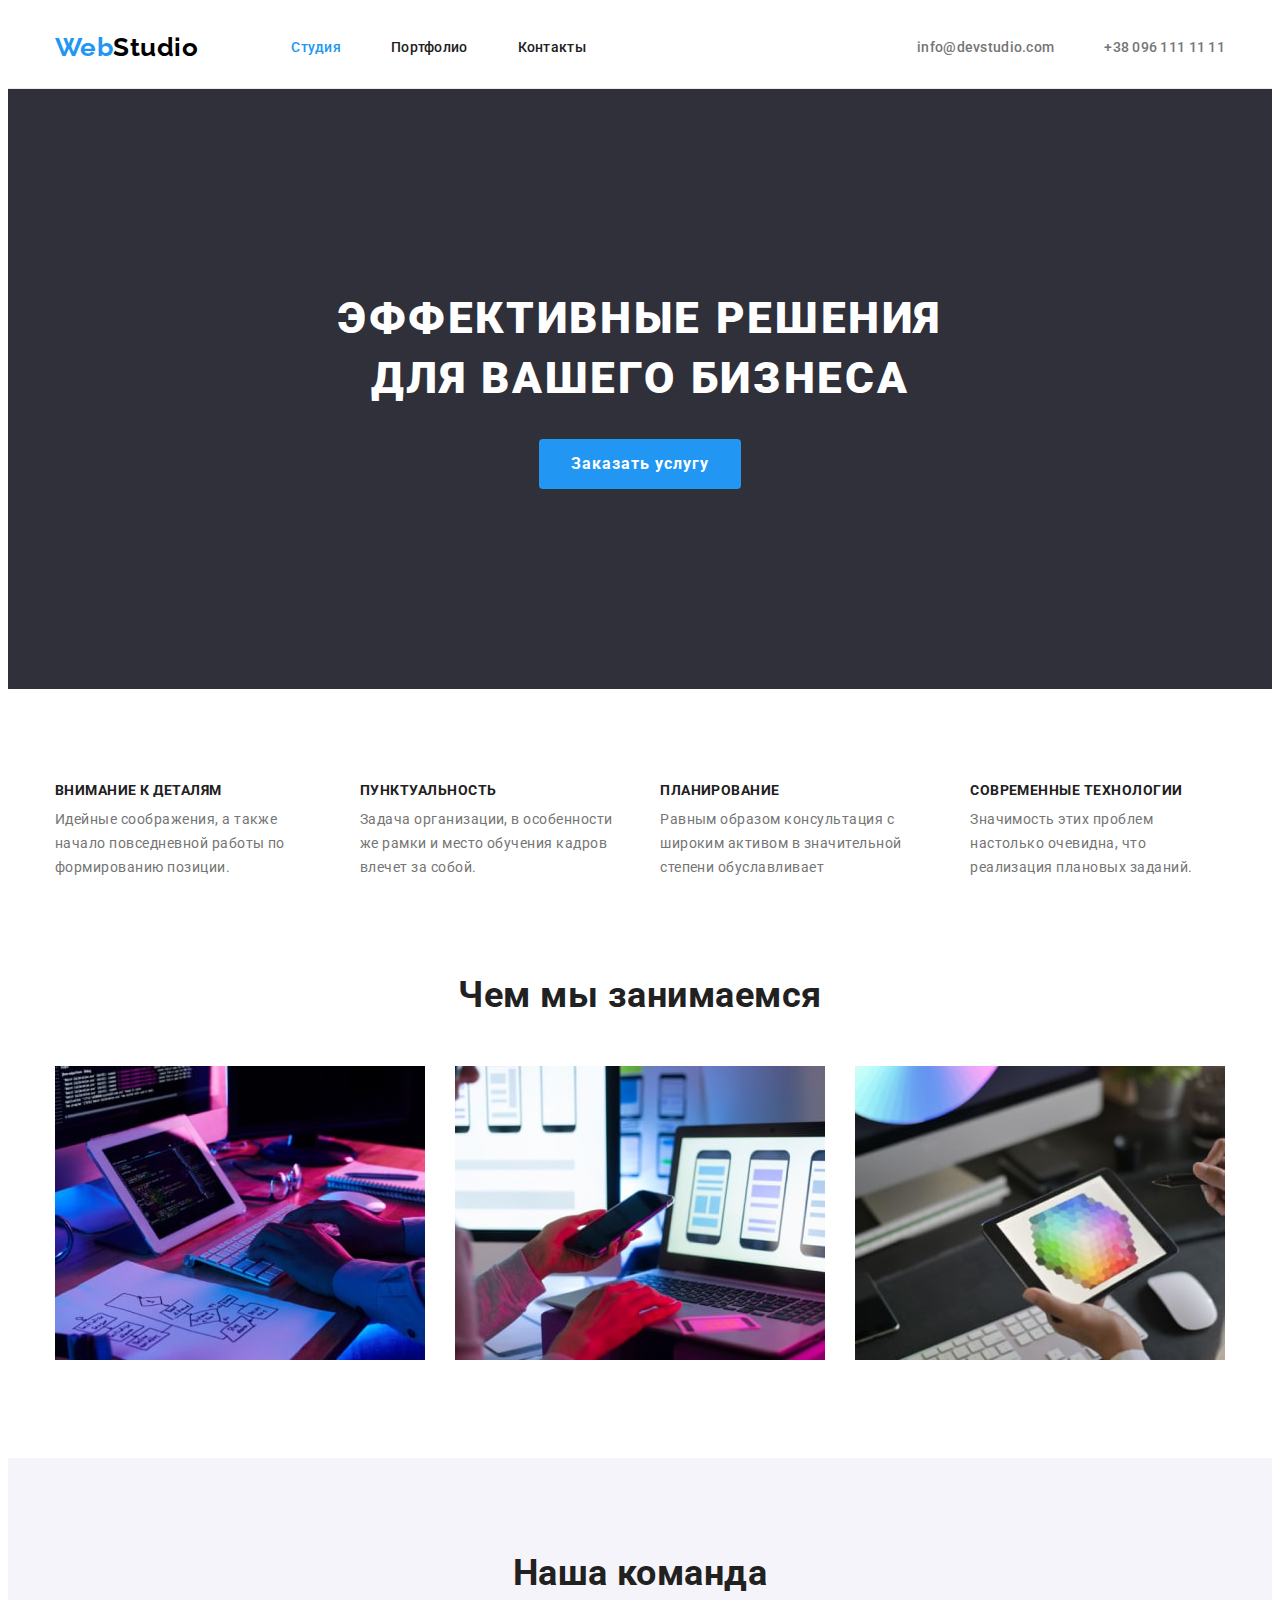
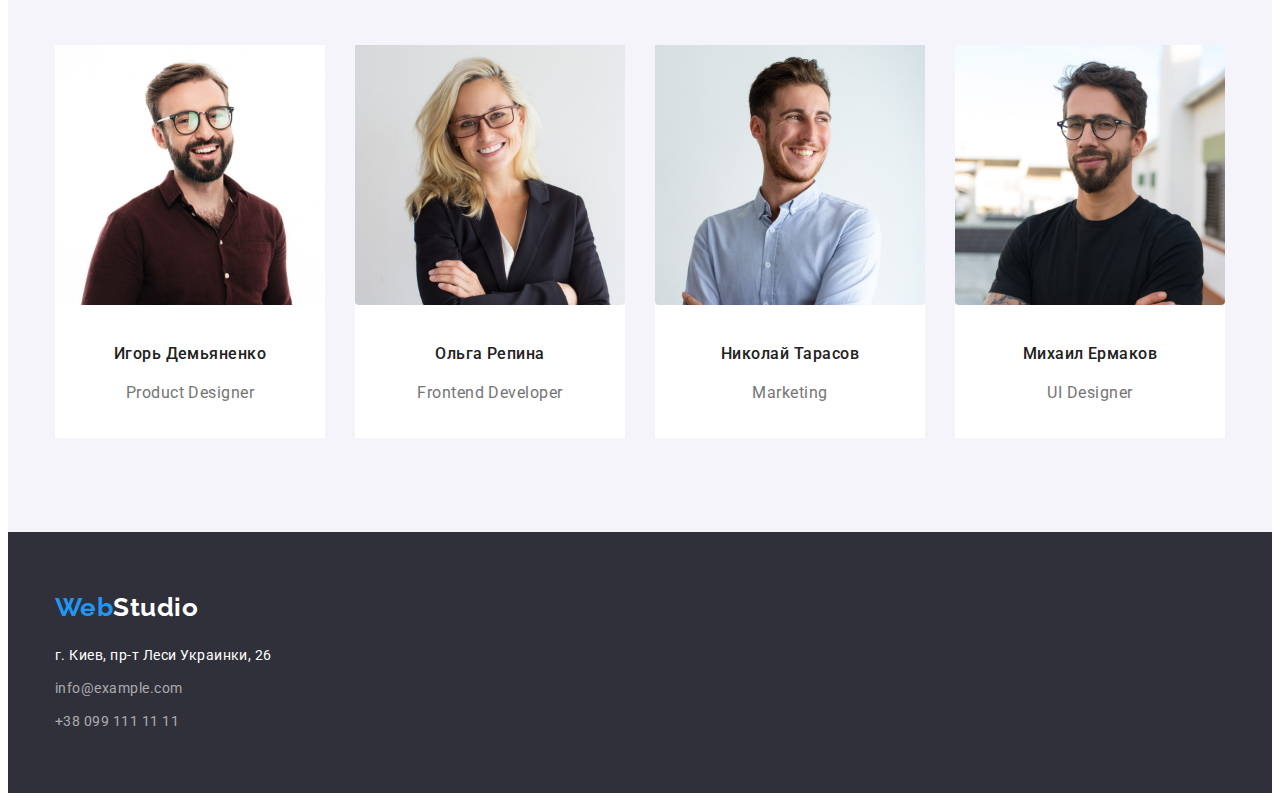
==== index.html @ 2f04e292 "Initial files" ====
<!DOCTYPE html>
<html lang="ru">

<head>     
    <meta charset="UTF-8">
    <meta http-equiv="X-UA-Compatible" content="IE=edge">
    <meta name="viewport" content="width=device-width, initial-scale=1.0">
    <title>Document</title>    
    <link rel="preconnect" href="https://fonts.googleapis.com">
    <link rel="preconnect" href="https://fonts.gstatic.com" crossorigin>
    <link href="https://fonts.googleapis.com/css2?family=Raleway:wght@700&family=Roboto:wght@400;500;700;900&display=swap" rel="stylesheet">
    <link rel="stylesheet" href="https://cdnjs.cloudflare.com/ajax/libs/modern-normalize/1.1.0/modern-normalize.min.css"
        integrity="sha512-wpPYUAdjBVSE4KJnH1VR1HeZfpl1ub8YT/NKx4PuQ5NmX2tKuGu6U/JRp5y+Y8XG2tV+wKQpNHVUX03MfMFn9Q=="
        crossorigin="anonymous" referrerpolicy="no-referrer" />
    <link rel="stylesheet" href="./css/styles.css" />
</head>

<body>
    <header class="header-wrap">
        <div class="container border">
            <nav class="nav-bar">
                <a class="logo link" href="/">
                    Web<span class="logo-decor">Studio</span>
                </a>
                <ul class="nav-list list">
                    <li class="item"><a class="nav-item link current" href="./index.html">Студия</a></li>
                    <li class="item"><a class="nav-item link" href="./portfolio.html">Портфолио</a></li>
                    <li class="item"><a class="nav-item link" href="/Контакты">Контакты</a></li>
                </ul>
            </nav>
            <div class="contact-info">
                <a class="cinfo link" href="mailto:info@devstudio.com" target="_blank">info@devstudio.com</a>
                <a class="cinfo link" href="tel:+380961111111">+38 096 111 11 11</a>
            </div>
        </div>
    </header>
    <main>
        <section class="order-service">
            <div class="container">
                <h1 class="order-title">Эффективные решения для вашего бизнеса</h1>
                <a href="" class="order-btn link">
                    <span>Заказать услугу</span>
                </a>
            </div>
        </section>
        <section class="section">
            <div class="container">
                <h2 hidden>Приоритеты</h2>
                <ul class="priority-list list">
                    <li class="priority-item">
                        <h3 class="priority-item-header">Внимание к деталям</h3>
                        <p class="priority-text">Идейные соображения, а также начало повседневной работы по формированию позиции.</p>
                    </li>
                    <li class="priority-item">
                        <h3 class="priority-item-header">Пунктуальность</h3>
                        <p class="priority-text">Задача организации, в особенности же рамки и место обучения кадров влечет за собой.</p>
                    </li>
                    <li class="priority-item">
                        <h3 class="priority-item-header">Планирование</h3>
                        <p class="priority-text">Равным образом консультация с широким активом в значительной степени обуславливает</p>
                    </li>
                    <li class="priority-item">
                        <h3 class="priority-item-header">Современные технологии</h3>
                        <p class="priority-text">Значимость этих проблем настолько очевидна, что реализация плановых заданий.</p>
                    </li>
                </ul>
            </div>
        </section>
        <section class="section top-indent">
            <div class="container">
                <h2 class="section-title">Чем мы занимаемся</h2>
                <ul class="duties-list list">
                    <li class="duties-item">
                        <img src="./images/duties-1-min.jpg" alt="Our duties" width="370" height="294">
                    </li>
                    <li class="duties-item">
                        <img src="./images/duties-2-min.jpg" alt="Our duties" width="370" height="294">
                    </li>
                    <li class="duties-item">
                        <img src="./images/duties-3-min.jpg" alt="Our duties" width="370" height="294">
                    </li>
                </ul>
            </div>
        </section>
        <section class="team section">
            <div class="container">
                <h2 class="section-title">Наша команда</h2>
                <ul class="team-list list">
                    <li class="team-item">
                        <img src="./images/team-member-1-min.jpg" alt="Игорь Демьяненко" width="270">
                        <div class="team-item-description">
                            <h3>Игорь Демьяненко</h3>
                            <p lang="en">Product Designer</p>
                        </div>                        
                    </li>
                    <li class="team-item">
                        <img src="./images/team-member-2-min.jpg" alt="Ольга Репина" width="270">
                        <div class="team-item-description">
                            <h3>Ольга Репина</h3>
                            <p lang="en">Frontend Developer</p>
                        </div>
                    </li>
                    <li class="team-item">
                        <img src="./images/team-member-3-min.jpg" alt="Николай Тарасов" width="270">
                        <div class="team-item-description">
                            <h3>Николай Тарасов</h3>
                            <p lang="en">Marketing</p>
                        </div>
                    </li>
                    <li class="team-item">
                        <img src="./images/team-member-4-min.jpg" alt="Михаил Ермаков" width="270">
                        <div class="team-item-description">
                            <h3>Михаил Ермаков</h3>
                            <p lang="en">UI Designer</p>
                        </div>
                    </li>
                </ul>
            </div>
        </section>
    </main>
    <footer class="footer">
        <address class="footer-address footer-text container">            
            <a href="/" class="logo link">
                Web<span class="footer-logo">Studio</span>
            </a>
            <ul class="list">
                <li class="address-wrap"><span>г. Киев, пр-т Леси Украинки, 26</span></li>
                <li class="address-wrap"><a class="footer-contact link" href="mailto:info@example.com" target="_blank">info@example.com</a></li>
                <li class="address-wrap"><a class="footer-contact link" href="tel:+380991111111">+38 099 111 11 11</a></li>                    
            </ul>
        </address>
    </footer>
</body>

</html>
---- css/styles.css ----
:root {
  --accent-color: #2196f3;
  --page-main-text-color: #212121;
  --secondary-text-color: #757575;
  --section-bg-color: #2f303a;
  --button-bg-color: #f5f4fa;
  --button-text-color: #212121;
  --active-button-text-color: #ffffff;
  --section-title-text-color: #212121;
}

html {
  box-sizing: border-box;
}

*,
*::before,
*::after {
  box-sizing: inherit;
}

body {
  font-family: 'Roboto', sans-serif;

  color: var(--page-main-text-color);
  letter-spacing: 0.03em;
}

h1,
h2,
h3,
h4,
h5,
h6,
p {
  margin-top: 0;
}

a {
  cursor: default;
}

.link {
  text-decoration: none;
}

.list {
  padding: 0;
  margin: 0;
  list-style-type: none;
}

.section-title {
  font-weight: 700;
  font-size: 36px;
  line-height: 1.17;
  color: var(--section-title-text-color);
}

.button {
  padding: 6px 22px;
  border: transparent;
  border-radius: 4px;

  font-family: 'Roboto', sans-serif;
  font-weight: 500;
  font-size: 16px;
  line-height: 1.62;
  letter-spacing: 0.03em;
  text-align: center;
  color: var(--button-text-color);
  background-color: var(--button-bg-color);
  cursor: pointer;
}

.button:hover,
.button:focus {
  background-color: var(--accent-color);
  color: var(--active-button-text-color);
}

.container {
  margin-left: auto;
  margin-right: auto;
  width: 1200px;
  padding-left: 15px;
  padding-right: 15px;
}

.section {
  padding: 94px 0;
}

/*---------------------- Navigation bar ----------------------*/

.header-wrap {
  box-sizing: inherit;
  border-bottom: 1px solid #ececec;
}

.nav-bar {
  display: flex;
}

.header-wrap .border {
  display: flex;
  justify-content: space-between;
}

.nav-bar a,
.contact-info a {
  cursor: pointer;
}

.nav-bar .logo {
  padding-top: 24px;
  padding-bottom: 25px;
  margin-right: 93px;
}

.logo {
  font-family: Raleway;
  font-weight: 700;
  font-size: 26px;
  line-height: 1.19;
  color: var(--accent-color);
}

.logo-decor {
  color: #000000;
}

.nav-list {
  display: flex;
  margin: 0 auto;
}

.nav-list .item:not(:last-child) {
  margin-right: 50px;
}

.nav-item {
  font-weight: 500;
  font-size: 14px;
  line-height: 1.14;
  letter-spacing: 0.02em;
  color: var(--page-main-text-color);
}

.nav-list .nav-item {
  display: block;
  padding-top: 32px;
  padding-bottom: 32px;
}

.current {
  color: var(--accent-color);
}

.nav-item:hover,
.nav-item:focus {
  color: var(--accent-color);
}

.contact-info .cinfo + .cinfo {
  margin-left: 50px;
}

.contact-info {
  display: flex;
}

.contact-info .cinfo {
  padding: 32px 0;

  font-weight: 500;
  font-size: 14px;
  line-height: 1.14;
  letter-spacing: 0.02em;
  color: var(--secondary-text-color);
}

.contact-info .cinfo:hover {
  color: var(--accent-color);
}

/*---------------------- Order service ----------------------*/

.order-service {
  padding: 200px 0;

  text-align: center;
  background-color: var(--section-bg-color);
}

/* .small-size {
  padding: 100px 250px;
} */

.order-title {
  width: 696px;
  margin: 0 auto;
  /* padding-bottom: 30px; */

  font-weight: 900;
  font-size: 44px;
  line-height: 1.36;
  letter-spacing: 0.06em;
  text-transform: uppercase;
  color: #ffffff;
}

.order-btn {
  display: inline-block;
  margin-top: 30px;
  padding: 10px 32px;
  border-radius: 4px;

  font-weight: 700;
  font-size: 16px;
  line-height: 1.87;
  letter-spacing: 0.06em;
  color: #ffffff;
  background-color: var(--accent-color);
}

/*---------------------- Priorities ----------------------*/

.priority-list {
  display: flex;
}

.priority-item-header {
  margin-bottom: 10px;
}

.priority-item:not(:last-child) {
  padding-right: 30px;
}

.priority-item > h3 {
  font-weight: 700;
  font-size: 14px;
  line-height: 1.14;
  text-transform: uppercase;
}

.priority-text {
  margin: 0;

  font-size: 14px;
  line-height: 1.71;
  color: var(--secondary-text-color);
}

/*---------------------- Duties ----------------------*/

.top-indent {
  padding-top: 0;
}

.section-title {
  margin-bottom: 50px;

  text-align: center;
}

.duties-list {
  display: flex;
  justify-content: center;
}

.duties-item:not(:last-child) {
  margin-right: 30px;
}
/*---------------------- Our team ----------------------*/

.team {
  background-color: #f5f4fa;
  text-align: center;
}

.team .section-title {
  margin-bottom: 50px;
}

.team-list {
  display: flex;
  justify-content: center;
}

.team-item {
  background-color: #ffffff;
}

.team-item:not(:last-child) {
  margin-right: 30px;
}

.team-item img {
  border-radius: 0 0 4px 4px;
}

.team-item-description > h3 {
  margin-bottom: 10px;

  font-weight: 500;
  font-size: 16px;
  line-height: 1.9;
  letter-spacing: 0.03em;
}

.team-item-description > p {
  margin-bottom: 0;

  font-size: 16px;
  line-height: 1.8;
  letter-spacing: 0.03em;
  color: var(--secondary-text-color);
}

.team-item-description {
  padding: 30px 0;
}

/*---------------------- Footer ----------------------*/

.footer {
  padding: 60px 0;
  background-color: var(--section-bg-color);
}

.footer-logo {
  color: #ffffff;
}

.footer-text {
  font-weight: 400;
  font-size: 14px;
  line-height: 1.71;
}

.footer-address {
  font-style: normal;
  color: #ffffff;
}

.footer-contact {
  color: rgba(255, 255, 255, 0.6);
}

.address-wrap:first-child {
  margin-top: 20px;
}

.address-wrap:not(:last-child) {
  margin-bottom: 9px;
}

/*---------------------- Portfolio ----------------------*/

/*---------------------- Portfolio filter buttons ----------------------*/

.button-list {
  display: flex;
  justify-content: center;
}

.button-list li:not(:last-child) {
  padding-right: 8px;
}

/*---------------------- Portfolio items ----------------------*/
.portfolio-list {
  width: 1170px;
  display: flex;
  flex-wrap: wrap;
  margin-top: 50px;
}

.portfolio-item {
  width: calc((100% - 60px) / 3);
  margin-right: 30px;
  margin-bottom: 30px;
}

.portfolio-item:nth-child(3n) {
  margin-right: 0;
}

.portfolio-item:nth-last-child(-n + 3) {
  margin-bottom: 0;
}

.portfolio-item img {
  margin-bottom: -4px;
}

.item-description {
  border-bottom: none;
}

.item-text {
  padding: 20px 24px;
  border-right: 1px solid #eeeeee;
  border-bottom: 1px solid #eeeeee;
  border-left: 1px solid #eeeeee;
}

.item-text h2 {
  margin-bottom: 4px;

  font-weight: 700;
  font-size: 18px;
  line-height: 2;
  letter-spacing: 0.06em;
}

.item-text p {
  margin-bottom: 0;

  line-height: 1.88;
  font-size: 16px;
  color: var(--secondary-text-color);
}
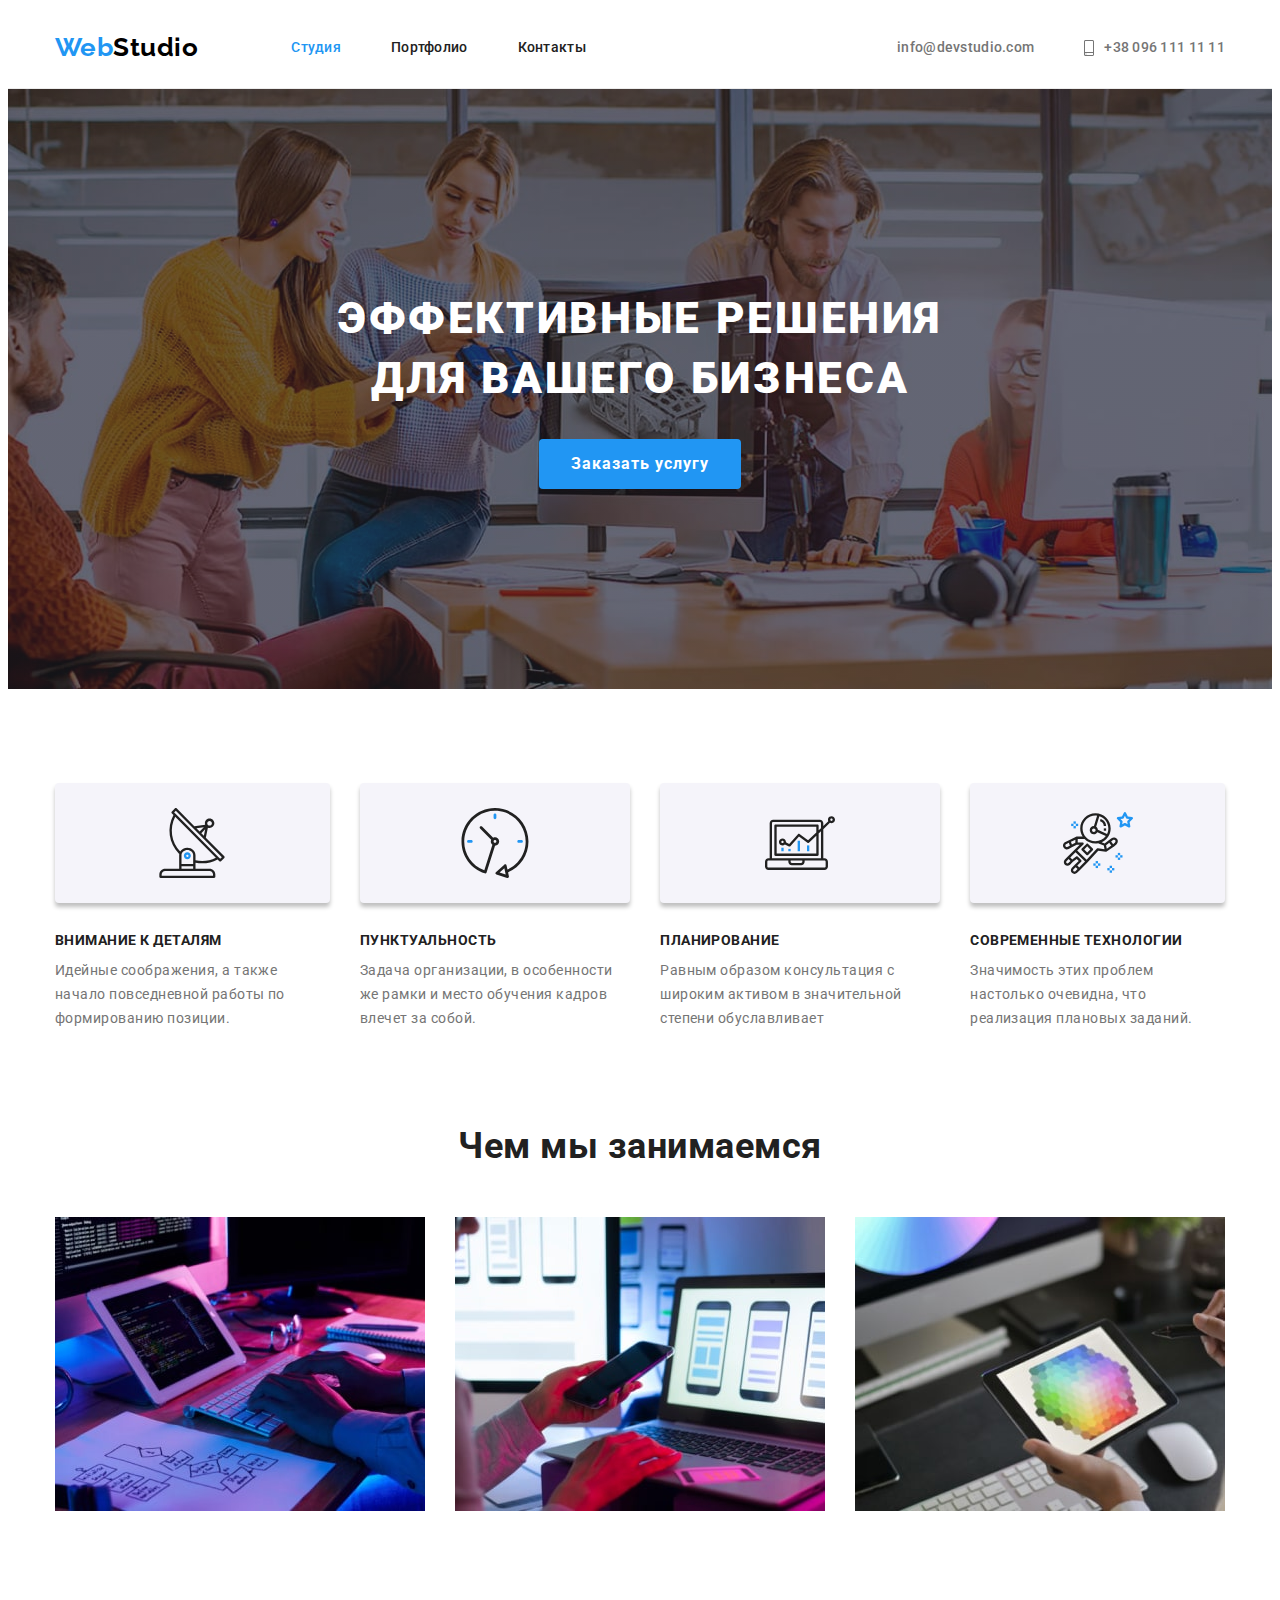
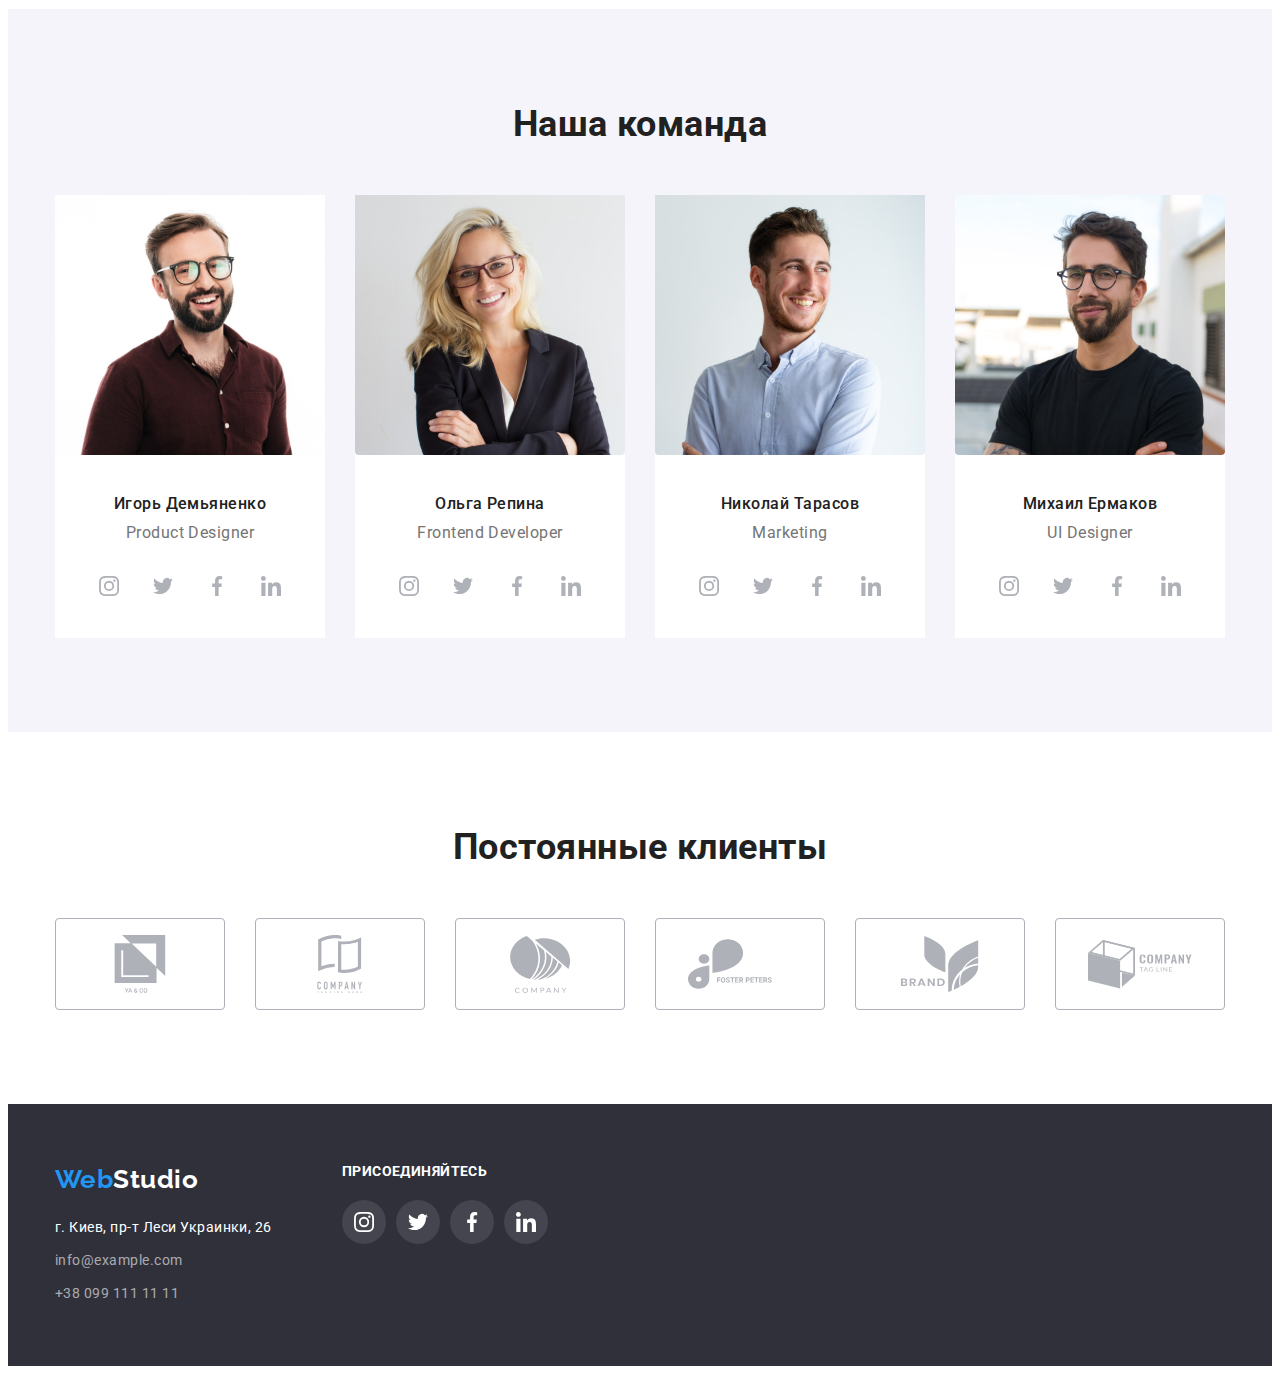
==== commit 574b7cf7: "Added changes according home task into html files and styles.css." ====
--- a/index.html
+++ b/index.html
@@ -1,14 +1,16 @@
 <!DOCTYPE html>
 <html lang="ru">
 
-<head>     
+<head>
     <meta charset="UTF-8">
     <meta http-equiv="X-UA-Compatible" content="IE=edge">
     <meta name="viewport" content="width=device-width, initial-scale=1.0">
-    <title>Document</title>    
+    <title>Document</title>
     <link rel="preconnect" href="https://fonts.googleapis.com">
     <link rel="preconnect" href="https://fonts.gstatic.com" crossorigin>
-    <link href="https://fonts.googleapis.com/css2?family=Raleway:wght@700&family=Roboto:wght@400;500;700;900&display=swap" rel="stylesheet">
+    <link
+        href="https://fonts.googleapis.com/css2?family=Raleway:wght@700&family=Roboto:wght@400;500;700;900&display=swap"
+        rel="stylesheet">
     <link rel="stylesheet" href="https://cdnjs.cloudflare.com/ajax/libs/modern-normalize/1.1.0/modern-normalize.min.css"
         integrity="sha512-wpPYUAdjBVSE4KJnH1VR1HeZfpl1ub8YT/NKx4PuQ5NmX2tKuGu6U/JRp5y+Y8XG2tV+wKQpNHVUX03MfMFn9Q=="
         crossorigin="anonymous" referrerpolicy="no-referrer" />
@@ -19,7 +21,7 @@
     <header class="header-wrap">
         <div class="container border">
             <nav class="nav-bar">
-                <a class="logo link" href="/">
+                <a class="logo link" href="./">
                     Web<span class="logo-decor">Studio</span>
                 </a>
                 <ul class="nav-list list">
@@ -29,13 +31,23 @@
                 </ul>
             </nav>
             <div class="contact-info">
-                <a class="cinfo link" href="mailto:info@devstudio.com" target="_blank">info@devstudio.com</a>
-                <a class="cinfo link" href="tel:+380961111111">+38 096 111 11 11</a>
+                <a class="cinfo link" href="mailto:info@devstudio.com" target="_blank" rel="no-referrer noopener">
+                    <svg class="info-item" width="16" height="12">
+                        <use href="./images/svg/sprite.svg#icon-envelope"></use>
+                    </svg>
+                    info@devstudio.com
+                </a>
+                <a class="cinfo link" href="tel:+380961111111" target="_blank" rel="no-referrer noopener">
+                    <svg class="info-item" width="10" height="16">
+                        <use href="./images/icons/sprite.svg#icon-smartphone"></use>
+                    </svg>
+                    +38 096 111 11 11
+                </a>
             </div>
         </div>
     </header>
     <main>
-        <section class="order-service">
+        <section class="order-service overlay">
             <div class="container">
                 <h1 class="order-title">Эффективные решения для вашего бизнеса</h1>
                 <a href="" class="order-btn link">
@@ -47,21 +59,25 @@
             <div class="container">
                 <h2 hidden>Приоритеты</h2>
                 <ul class="priority-list list">
-                    <li class="priority-item">
+                    <li class="priority-item icon-antenna">
                         <h3 class="priority-item-header">Внимание к деталям</h3>
-                        <p class="priority-text">Идейные соображения, а также начало повседневной работы по формированию позиции.</p>
-                    </li>
-                    <li class="priority-item">
+                        <p class="priority-text">Идейные соображения, а также начало повседневной работы по формированию
+                            позиции.</p>
+                    </li>
+                    <li class="priority-item icon-clock">
                         <h3 class="priority-item-header">Пунктуальность</h3>
-                        <p class="priority-text">Задача организации, в особенности же рамки и место обучения кадров влечет за собой.</p>
-                    </li>
-                    <li class="priority-item">
+                        <p class="priority-text">Задача организации, в особенности же рамки и место обучения кадров
+                            влечет за собой.</p>
+                    </li>
+                    <li class="priority-item icon-diagram">
                         <h3 class="priority-item-header">Планирование</h3>
-                        <p class="priority-text">Равным образом консультация с широким активом в значительной степени обуславливает</p>
-                    </li>
-                    <li class="priority-item">
+                        <p class="priority-text">Равным образом консультация с широким активом в значительной степени
+                            обуславливает</p>
+                    </li>
+                    <li class="priority-item icon-astronaut">
                         <h3 class="priority-item-header">Современные технологии</h3>
-                        <p class="priority-text">Значимость этих проблем настолько очевидна, что реализация плановых заданий.</p>
+                        <p class="priority-text">Значимость этих проблем настолько очевидна, что реализация плановых
+                            заданий.</p>
                     </li>
                 </ul>
             </div>
@@ -90,45 +106,252 @@
                         <img src="./images/team-member-1-min.jpg" alt="Игорь Демьяненко" width="270">
                         <div class="team-item-description">
                             <h3>Игорь Демьяненко</h3>
-                            <p lang="en">Product Designer</p>
-                        </div>                        
+                            <p lang="en" class="team-text-description">Product Designer</p>
+                            <ul class="team-socials list list-socials">
+                                <li class="socials-item">
+                                    <a class="link-socials link" href="#" target="_blank" rel="noreferrer noopener">
+                                        <svg class="social-icon" width="20" height="20">
+                                            <use href="./images/icons/sprite.svg#icon-instagram"></use>
+                                        </svg>
+                                    </a>
+                                </li>
+                                <li class="socials-item">
+                                    <a class="link-socials link" href="#" target="_blank" rel="noreferrer noopener">
+                                        <svg class="social-icon" width="20" height="20">
+                                            <use href="./images/icons/sprite.svg#icon-twitter"></use>
+                                        </svg>
+                                    </a>
+                                </li>
+                                <li class="socials-item">
+                                    <a class="link-socials link" href="#" target="_blank" rel="noreferrer noopener">
+                                        <svg class="social-icon" width="20" height="20">
+                                            <use href="./images/icons/sprite.svg#icon-facebook"></use>
+                                        </svg>
+                                    </a>
+                                </li>
+                                <li class="socials-item">
+                                    <a class="link-socials link" href="#" target="_blank" rel="noreferrer noopener">
+                                        <svg class="social-icon" width="20" height="20">
+                                            <use href="./images/icons/sprite.svg#icon-linkedin"></use>
+                                        </svg>
+                                    </a>
+                                </li>
+                            </ul>
+                        </div>
                     </li>
                     <li class="team-item">
                         <img src="./images/team-member-2-min.jpg" alt="Ольга Репина" width="270">
                         <div class="team-item-description">
                             <h3>Ольга Репина</h3>
-                            <p lang="en">Frontend Developer</p>
+                            <p lang="en" class="team-text-description">Frontend Developer</p>
+                            <ul class="team-socials list list-socials">
+                                <li class="socials-item">
+                                    <a href="" class="link-socials link">
+                                        <svg class="social-icon" width="20" height="20">
+                                            <use href="./images/icons/sprite.svg#icon-instagram"></use>
+                                        </svg>
+                                    </a>
+                                </li>
+                                <li class="socials-item">
+                                    <a href="" class="link-socials link">
+                                        <svg class="social-icon" width="20" height="20">
+                                            <use href="./images/icons/sprite.svg#icon-twitter"></use>
+                                        </svg>
+                                    </a>
+                                </li>
+                                <li class="socials-item">
+                                    <a href="" class="link-socials link">
+                                        <svg class="social-icon" width="20" height="20">
+                                            <use href="./images/icons/sprite.svg#icon-facebook"></use>
+                                        </svg>
+                                    </a>
+                                </li>
+                                <li class="socials-item">
+                                    <a href="" class="link-socials link">
+                                        <svg class="social-icon" width="20" height="20">
+                                            <use href="./images/icons/sprite.svg#icon-linkedin"></use>
+                                        </svg>
+                                    </a>
+                                </li>
+                            </ul>
                         </div>
                     </li>
                     <li class="team-item">
                         <img src="./images/team-member-3-min.jpg" alt="Николай Тарасов" width="270">
                         <div class="team-item-description">
                             <h3>Николай Тарасов</h3>
-                            <p lang="en">Marketing</p>
+                            <p lang="en" class="team-text-description">Marketing</p>
+                            <ul class="team-socials list list-socials">
+                                <li class="socials-item">
+                                    <a href="" class="link-socials link">
+                                        <svg class="social-icon" width="20" height="20">
+                                            <use href="./images/icons/sprite.svg#icon-instagram"></use>
+                                        </svg>
+                                    </a>
+                                </li>
+                                <li class="socials-item">
+                                    <a href="" class="link-socials link">
+                                        <svg class="social-icon" width="20" height="20">
+                                            <use href="./images/icons/sprite.svg#icon-twitter"></use>
+                                        </svg>
+                                    </a>
+                                </li>
+                                <li class="socials-item">
+                                    <a href="" class="link-socials link">
+                                        <svg class="social-icon" width="20" height="20">
+                                            <use href="./images/icons/sprite.svg#icon-facebook"></use>
+                                        </svg>
+                                    </a>
+                                </li>
+                                <li class="socials-item">
+                                    <a href="" class="link-socials link">
+                                        <svg class="social-icon" width="20" height="20">
+                                            <use href="./images/icons/sprite.svg#icon-linkedin"></use>
+                                        </svg>
+                                    </a>
+                                </li>
+                            </ul>
                         </div>
                     </li>
                     <li class="team-item">
                         <img src="./images/team-member-4-min.jpg" alt="Михаил Ермаков" width="270">
                         <div class="team-item-description">
                             <h3>Михаил Ермаков</h3>
-                            <p lang="en">UI Designer</p>
+                            <p lang="en"class="team-text-description">UI Designer</p>
+                            <ul class="team-socials list list-socials">
+                                <li class="socials-item">
+                                    <a class="link-socials link" href="#" target="_blank" rel="noreferrer noopener">
+                                        <svg class="social-icon" width="20" height="20">
+                                            <use href="./images/icons/sprite.svg#icon-instagram"></use>
+                                        </svg>
+                                    </a>
+                                </li>
+                                <li class="socials-item">
+                                    <a class="link-socials link" href="#" target="_blank" rel="noreferrer noopener">
+                                        <svg class="social-icon" width="20" height="20">
+                                            <use href="./images/icons/sprite.svg#icon-twitter"></use>
+                                        </svg>
+                                    </a>
+                                </li>
+                                <li class="socials-item">
+                                    <a class="link-socials link" href="#" target="_blank" rel="noreferrer noopener">
+                                        <svg class="social-icon" width="20" height="20">
+                                            <use href="./images/icons/sprite.svg#icon-facebook"></use>
+                                        </svg>
+                                    </a>
+                                </li>
+                                <li class="socials-item">
+                                    <a class="link-socials link" href="#" target="_blank" rel="noreferrer noopener">
+                                        <svg class="social-icon" width="20" height="20">
+                                            <use href="./images/icons/sprite.svg#icon-linkedin"></use>
+                                        </svg>
+                                    </a>
+                                </li>
+                            </ul>
                         </div>
+                    </li>
+                </ul>
+            </div>
+        </section>
+        <section class="section">
+            <div class="container">
+                <h2 class="section-title">Постоянные клиенты</h2>
+                <ul class="flex-list list">
+                    <li class="clients-item">
+                        <a class="client-link link" href="#" target="_blank" rel="norefferer noopener">
+                            <svg class="client-icon">
+                                <use href="./images/icons/sprite.svg#icon-company-1"></use>
+                            </svg>
+                        </a>
+                    </li>
+                    <li class="clients-item">
+                        <a class="client-link link" href="#" target="_blank" rel="norefferer noopener">
+                            <svg class="client-icon">
+                                <use href="./images/icons/sprite.svg#icon-company-2"></use>
+                            </svg>
+                        </a>
+                    </li>
+                    <li class="clients-item">
+                        <a class="client-link link" href="#" target="_blank" rel="norefferer noopener">
+                            <svg class="client-icon">
+                                <use href="./images/icons/sprite.svg#icon-company-3"></use>
+                            </svg>
+                        </a>
+                    </li>
+                    <li class="clients-item">
+                        <a class="client-link link" href="#" target="_blank" rel="norefferer noopener">
+                            <svg class="client-icon">
+                                <use href="./images/icons/sprite.svg#icon-company-4"></use>
+                            </svg>
+                        </a>
+                    </li>
+                    <li class="clients-item">
+                        <a class="client-link link" href="#" target="_blank" rel="norefferer noopener">
+                            <svg class="client-icon">
+                                <use href="./images/icons/sprite.svg#icon-company-5"></use>
+                            </svg>
+                        </a>
+                    </li>
+                    <li class="clients-item">
+                        <a class="client-link link" href="#" target="_blank" rel="norefferer noopener">
+                            <svg class="client-icon" width="94" height="44">
+                                <use href="./images/icons/sprite.svg#icon-company-6"></use>
+                            </svg>
+                        </a>
                     </li>
                 </ul>
             </div>
         </section>
     </main>
     <footer class="footer">
-        <address class="footer-address footer-text container">            
-            <a href="/" class="logo link">
-                Web<span class="footer-logo">Studio</span>
-            </a>
-            <ul class="list">
-                <li class="address-wrap"><span>г. Киев, пр-т Леси Украинки, 26</span></li>
-                <li class="address-wrap"><a class="footer-contact link" href="mailto:info@example.com" target="_blank">info@example.com</a></li>
-                <li class="address-wrap"><a class="footer-contact link" href="tel:+380991111111">+38 099 111 11 11</a></li>                    
-            </ul>
-        </address>
+        <div class="footer-wrap container">
+            <address class="footer-address footer-text ">
+                <a href="./" class="logo link">
+                    Web<span class="footer-logo">Studio</span>
+                </a>
+                <ul class="list">
+                    <li class="address-wrap"><span>г. Киев, пр-т Леси Украинки, 26</span></li>
+                    <li class="address-wrap"><a class="footer-contact link" href="mailto:info@example.com"
+                            target="_blank">info@example.com</a></li>
+                    <li class="address-wrap"><a class="footer-contact link" href="tel:+380991111111">+38 099 111 11 11</a>
+                    </li>
+                </ul>
+            </address>
+            <div class="footer-social">
+                <h2 class="footer-social-title">присоединяйтесь</h2>
+                <ul class="footer-social-list list">
+                    <li class="footer-social-item link">
+                        <a class="footer-social-link" href="#" target="_blank" rel="norefferer noopener">
+                            <svg class="footer-social-icon" width="20" height="20">
+                                <use href="./images/icons/sprite.svg#icon-instagram-footer"></use>
+                            </svg>
+                        </a>
+                    </li>
+                    <li class="footer-social-item link">
+                        <a class="footer-social-link" href="#" target="_blank" rel="norefferer noopener">
+                            <svg class="footer-social-icon" width="20" height="20">
+                                <use href="./images/icons/sprite.svg#icon-twitter-footer"></use>
+                            </svg>
+                        </a>
+                    </li>
+                    <li class="footer-social-item link">
+                        <a class="footer-social-link" href="#" target="_blank" rel="norefferer noopener">
+                            <svg class="footer-social-icon" width="20" height="20">
+                                <use href="./images/icons/sprite.svg#icon-facebook-footer"></use>
+                            </svg>
+                        </a>
+                    </li>
+                    <li class="footer-social-item link">
+                        <a class="footer-social-link" href="#" target="_blank" rel="norefferer noopener">
+                            <svg class="footer-social-icon" width="20" height="20">
+                                <use href="./images/icons/sprite.svg#icon-linkedin-footer"></use>
+                            </svg>
+                        </a>
+                    </li>
+                </ul>
+            </div>
+        </div>
+
     </footer>
 </body>
 
--- a/css/styles.css
+++ b/css/styles.css
@@ -50,6 +50,13 @@
   list-style-type: none;
 }
 
+.flex-list {
+  width: 1170px;
+  display: flex;
+  flex-wrap: wrap;
+  margin-top: 50px;
+}
+
 .section-title {
   font-weight: 700;
   font-size: 36px;
@@ -77,6 +84,7 @@
 .button:focus {
   background-color: var(--accent-color);
   color: var(--active-button-text-color);
+  filter: drop-shadow(0px 4px 4px rgba(0, 0, 0, 0.25));
 }
 
 .container {
@@ -180,8 +188,21 @@
   color: var(--secondary-text-color);
 }
 
-.contact-info .cinfo:hover {
+.cinfo:hover,
+.cinfo:focus {
   color: var(--accent-color);
+  fill: currentColor;
+}
+
+.cinfo {
+  display: flex;
+  align-items: center;
+  justify-content: center;
+  fill: var(--secondary-text-color);
+}
+
+.info-item {
+  margin-right: 10px;
 }
 
 /*---------------------- Order service ----------------------*/
@@ -190,12 +211,19 @@
   padding: 200px 0;
 
   text-align: center;
-  background-color: var(--section-bg-color);
-}
-
-/* .small-size {
-  padding: 100px 250px;
-} */
+  background-color: #c4c4c4;
+}
+
+.overlay {
+  max-width: 1600px;
+  height: 600px;
+  margin: 0 auto;
+  background-image: linear-gradient(rgba(47, 48, 58, 0.4), rgba(47, 48, 58, 0.4)),
+    url('../images/order-bg.jpg');
+  background-repeat: no-repeat;
+  background-position: center;
+  background-size: cover;
+}
 
 .order-title {
   width: 696px;
@@ -234,6 +262,37 @@
   margin-bottom: 10px;
 }
 
+.priority-item::before {
+  content: '';
+  display: block;
+  margin-bottom: 30px;
+  height: 120px;
+  display: block;
+
+  background-size: 70px;
+  background-repeat: no-repeat;
+  background-position: center;
+  background-color: #f5f4fa;
+  border-radius: 4px;
+  box-shadow: 0px 4px 4px rgba(0, 0, 0, 0.25);
+}
+
+.icon-antenna::before {
+  background-image: url('../images/icons/antenna.svg');
+}
+
+.icon-clock::before {
+  background-image: url('../images/icons/clock.svg');
+}
+
+.icon-diagram::before {
+  background-image: url('../images/icons/diagram.svg');
+}
+
+.icon-astronaut::before {
+  background-image: url('../images/icons/astronaut.svg');
+}
+
 .priority-item:not(:last-child) {
   padding-right: 30px;
 }
@@ -302,7 +361,7 @@
 }
 
 .team-item-description > h3 {
-  margin-bottom: 10px;
+  margin-bottom: 0px;
 
   font-weight: 500;
   font-size: 16px;
@@ -323,11 +382,93 @@
   padding: 30px 0;
 }
 
+.team-text-description {
+  padding-bottom: 16px;
+}
+
+.list-socials {
+  display: flex;
+  justify-content: center;
+}
+
+.link-socials {
+  display: flex;
+  width: 100%;
+  height: 100%;
+  align-items: center;
+  justify-content: center;
+  border-radius: 50%;
+  background-color: #fff;
+}
+
+.social-icon {
+  fill: #afb1b8;
+}
+
+.link-socials:hover,
+.link-socials:focus,
+.link-socials:hover .social-icon,
+.link-socials:focus .social-icon {
+  fill: #ffffff;
+  background-color: var(--accent-color);
+}
+
+.socials-item {
+  width: 44px;
+  height: 44px;
+}
+
+.socials-item:not(:last-child) {
+  margin-right: 10px;
+}
+
+/*---------------------- Clients ----------------------*/
+
+.clients-item {
+  display: flex;
+  flex-basis: calc((100% - 150px) / 6);
+  width: 172px;
+  height: 92px;
+  margin-right: 30px;
+}
+
+.client-link {
+  padding: 16px 32px;
+  align-items: center;
+  justify-content: center;
+  border: 1px solid #afb1b8;
+  border-radius: 4px;
+  cursor: pointer;
+}
+
+.clients-item:nth-child(6n) {
+  margin-right: 0;
+}
+
+.client-icon {
+  width: 100%;
+  height: 100%;
+  fill: #afb1b8;
+}
+
+.client-link:hover,
+.client-link:focus,
+.client-link:hover .client-icon,
+.client-link:focus .client-icon {
+  fill: var(--accent-color);
+  border-color: var(--accent-color);
+}
+
 /*---------------------- Footer ----------------------*/
 
 .footer {
   padding: 60px 0;
   background-color: var(--section-bg-color);
+}
+
+.footer-wrap {
+  display: flex;
+  justify-content: flex-start;
 }
 
 .footer-logo {
@@ -345,10 +486,18 @@
   color: #ffffff;
 }
 
+.footer-address a {
+  cursor: pointer;
+}
+
 .footer-contact {
   color: rgba(255, 255, 255, 0.6);
 }
 
+.address-wrap {
+  margin-right: 70px;
+}
+
 .address-wrap:first-child {
   margin-top: 20px;
 }
@@ -357,7 +506,52 @@
   margin-bottom: 9px;
 }
 
-/*---------------------- Portfolio ----------------------*/
+.footer-social-item {
+  display: flex;
+  width: 44px;
+  height: 44px;
+  fill: #ffffff;
+}
+
+.footer-social-item:not(:last-child) {
+  margin-right: 10px;
+}
+
+.footer-social-list {
+  display: flex;
+}
+
+.footer-social-title {
+  margin-bottom: 20px;
+
+  font-weight: 700;
+  font-size: 14px;
+  text-transform: uppercase;
+  line-height: 1.14;
+  letter-spacing: 0.03em;
+
+  color: #ffffff;
+}
+
+.footer-social-link {
+  width: 100%;
+  height: 100%;
+  display: flex;
+  align-items: center;
+  justify-content: center;
+  border-radius: 50%;
+  background-color: rgba(255, 255, 255, 0.1);
+  cursor: pointer;
+}
+
+.footer-social-link:hover,
+.footer-social-link:focus,
+.footer-social-link:hover .footer-social-icon,
+.footer-social-link:focus .footer-social-icon {
+  background-color: var(--accent-color);
+}
+
+/*---------------------- Portfolio page ----------------------*/
 
 /*---------------------- Portfolio filter buttons ----------------------*/
 
@@ -371,17 +565,17 @@
 }
 
 /*---------------------- Portfolio items ----------------------*/
-.portfolio-list {
-  width: 1170px;
-  display: flex;
-  flex-wrap: wrap;
-  margin-top: 50px;
-}
 
 .portfolio-item {
   width: calc((100% - 60px) / 3);
   margin-right: 30px;
   margin-bottom: 30px;
+}
+
+.portfolio-item:hover {
+  box-shadow: 0px 1px 1px rgba(0, 0, 0, 0.12), 0px 4px 4px rgba(0, 0, 0, 0.06),
+    1px 4px 6px rgba(0, 0, 0, 0.16);
+  cursor: pointer;
 }
 
 .portfolio-item:nth-child(3n) {
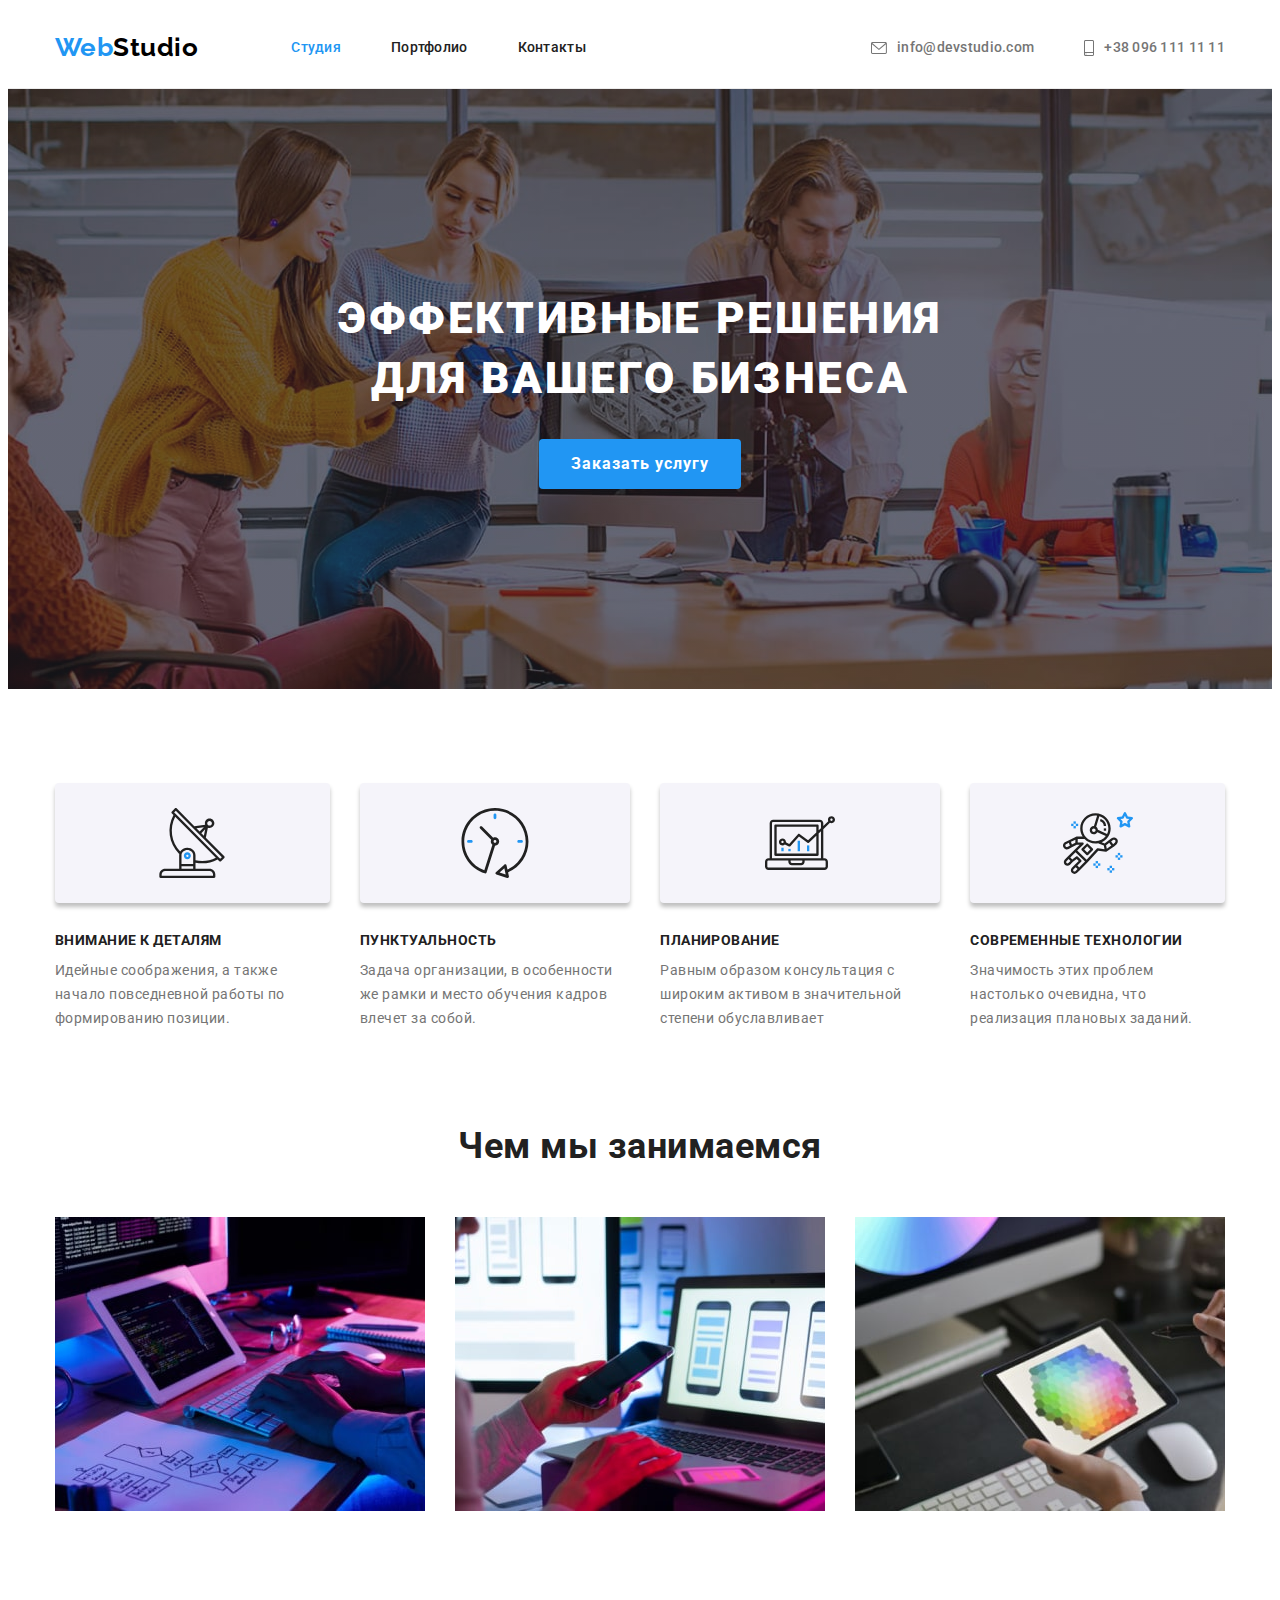
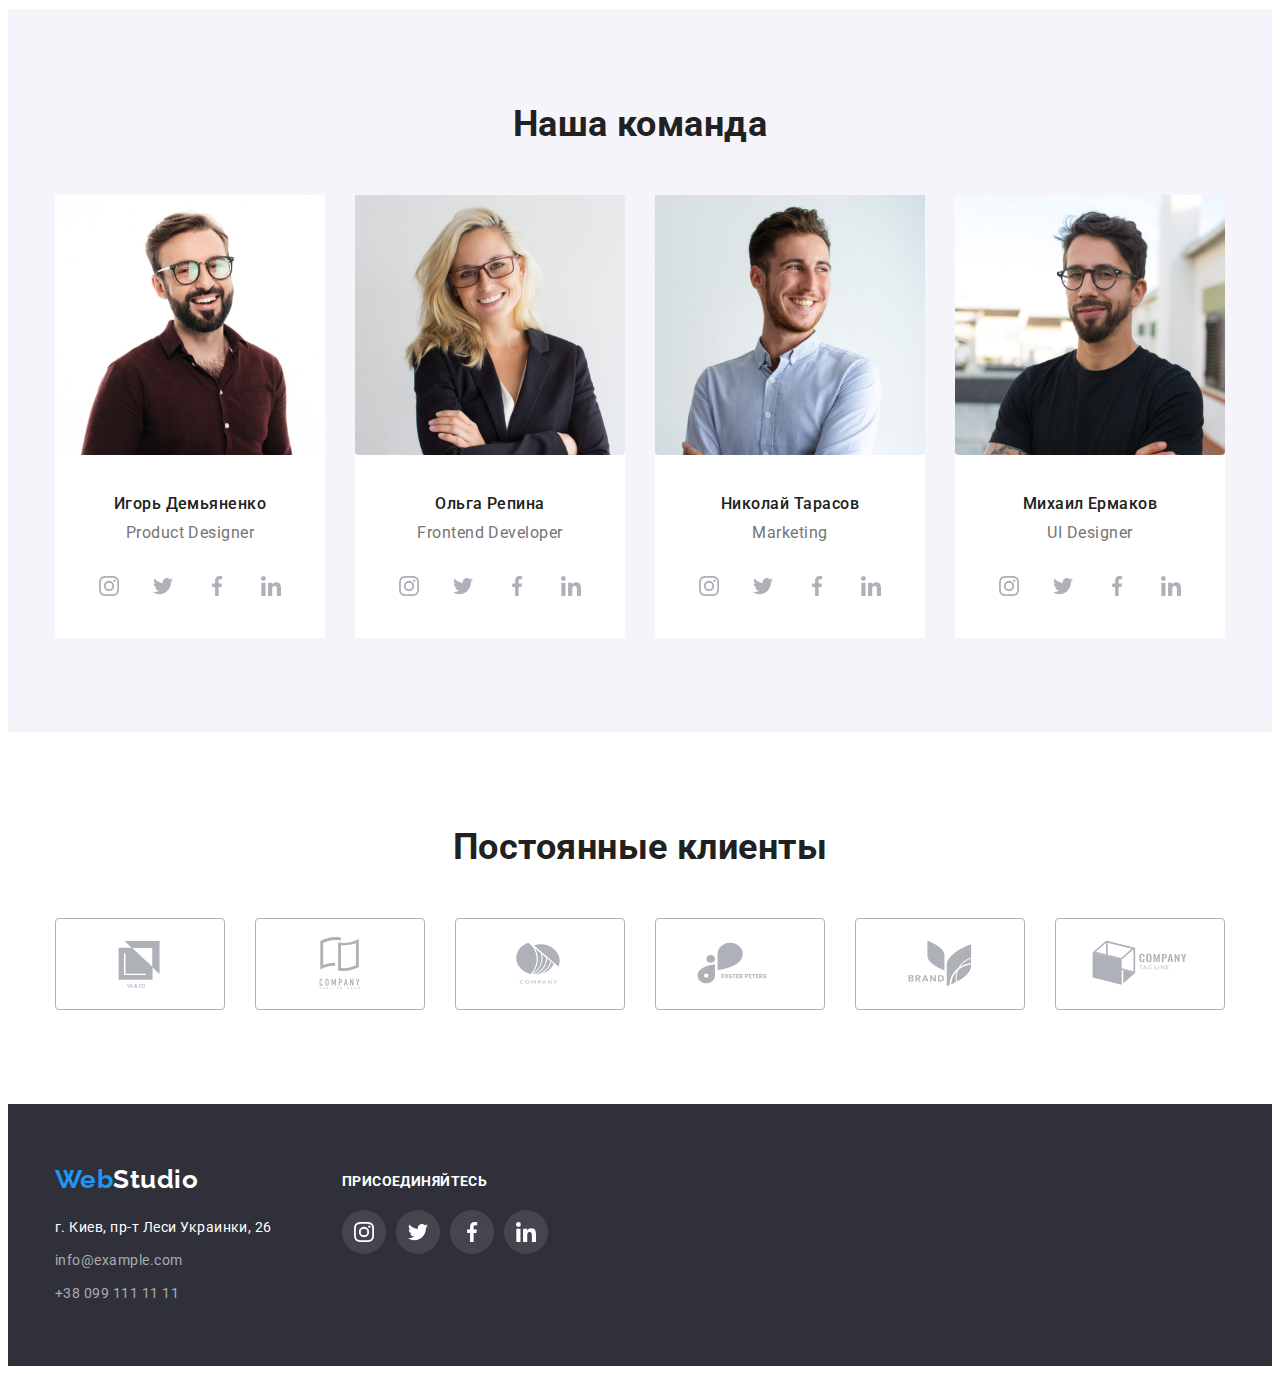
==== commit 61f80815: "Fixed bugs with sprite, pointer on team-card social icons." ====
--- a/index.html
+++ b/index.html
@@ -33,7 +33,7 @@
             <div class="contact-info">
                 <a class="cinfo link" href="mailto:info@devstudio.com" target="_blank" rel="no-referrer noopener">
                     <svg class="info-item" width="16" height="12">
-                        <use href="./images/svg/sprite.svg#icon-envelope"></use>
+                        <use href="./images/icons/sprite.svg#icon-envelope"></use>
                     </svg>
                     info@devstudio.com
                 </a>
@@ -323,28 +323,28 @@
                     <li class="footer-social-item link">
                         <a class="footer-social-link" href="#" target="_blank" rel="norefferer noopener">
                             <svg class="footer-social-icon" width="20" height="20">
-                                <use href="./images/icons/sprite.svg#icon-instagram-footer"></use>
+                                <use href="./images/icons/sprite.svg#icon-instagram"></use>
                             </svg>
                         </a>
                     </li>
                     <li class="footer-social-item link">
                         <a class="footer-social-link" href="#" target="_blank" rel="norefferer noopener">
                             <svg class="footer-social-icon" width="20" height="20">
-                                <use href="./images/icons/sprite.svg#icon-twitter-footer"></use>
+                                <use href="./images/icons/sprite.svg#icon-twitter"></use>
                             </svg>
                         </a>
                     </li>
                     <li class="footer-social-item link">
                         <a class="footer-social-link" href="#" target="_blank" rel="norefferer noopener">
                             <svg class="footer-social-icon" width="20" height="20">
-                                <use href="./images/icons/sprite.svg#icon-facebook-footer"></use>
+                                <use href="./images/icons/sprite.svg#icon-facebook"></use>
                             </svg>
                         </a>
                     </li>
                     <li class="footer-social-item link">
                         <a class="footer-social-link" href="#" target="_blank" rel="norefferer noopener">
                             <svg class="footer-social-icon" width="20" height="20">
-                                <use href="./images/icons/sprite.svg#icon-linkedin-footer"></use>
+                                <use href="./images/icons/sprite.svg#icon-linkedin"></use>
                             </svg>
                         </a>
                     </li>
--- a/css/styles.css
+++ b/css/styles.css
@@ -332,6 +332,7 @@
 .duties-item:not(:last-child) {
   margin-right: 30px;
 }
+
 /*---------------------- Our team ----------------------*/
 
 .team {
@@ -411,6 +412,7 @@
 .link-socials:focus .social-icon {
   fill: #ffffff;
   background-color: var(--accent-color);
+  cursor: pointer;
 }
 
 .socials-item {
@@ -433,7 +435,7 @@
 }
 
 .client-link {
-  padding: 16px 32px;
+  padding: 15px 30px;
   align-items: center;
   justify-content: center;
   border: 1px solid #afb1b8;
@@ -510,7 +512,6 @@
   display: flex;
   width: 44px;
   height: 44px;
-  fill: #ffffff;
 }
 
 .footer-social-item:not(:last-child) {
@@ -522,6 +523,7 @@
 }
 
 .footer-social-title {
+  margin-top: 10px;
   margin-bottom: 20px;
 
   font-weight: 700;
@@ -544,6 +546,10 @@
   cursor: pointer;
 }
 
+.footer-social-icon {
+  fill: #ffffff;
+}
+
 .footer-social-link:hover,
 .footer-social-link:focus,
 .footer-social-link:hover .footer-social-icon,
